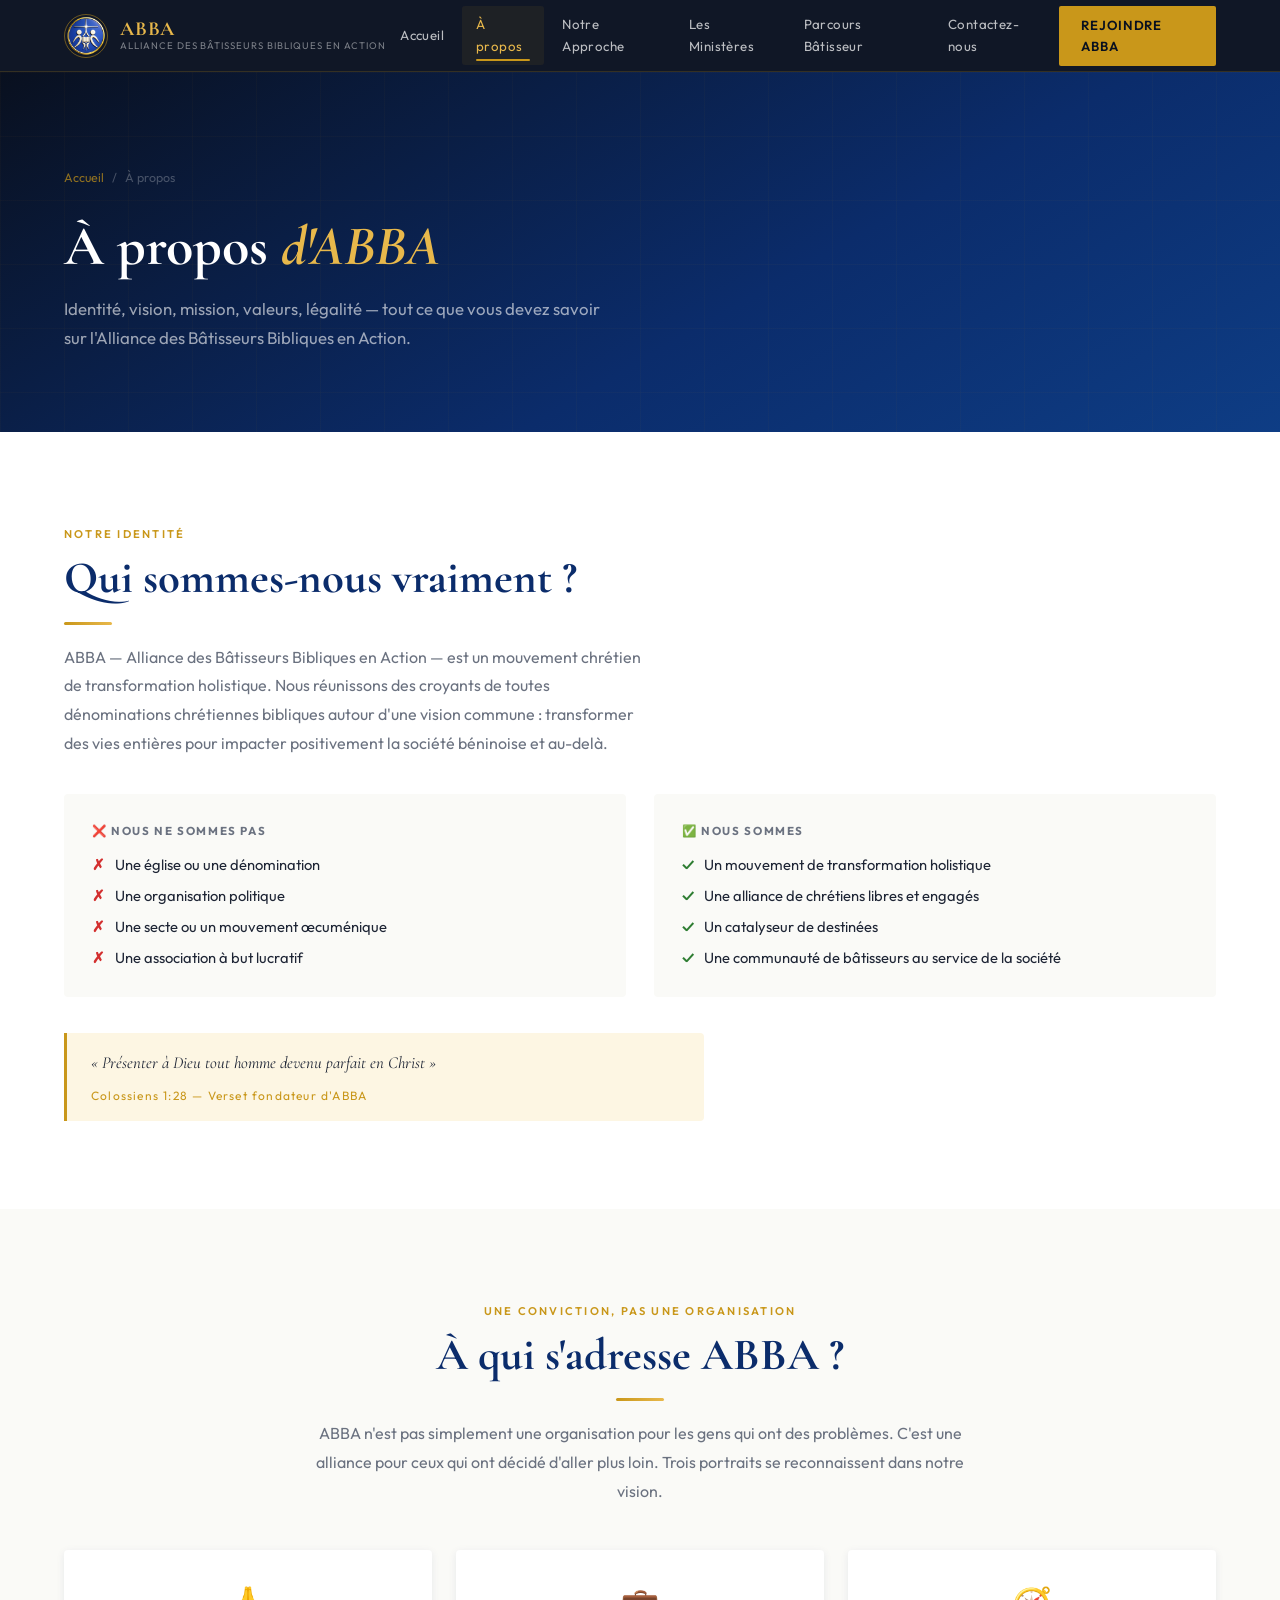
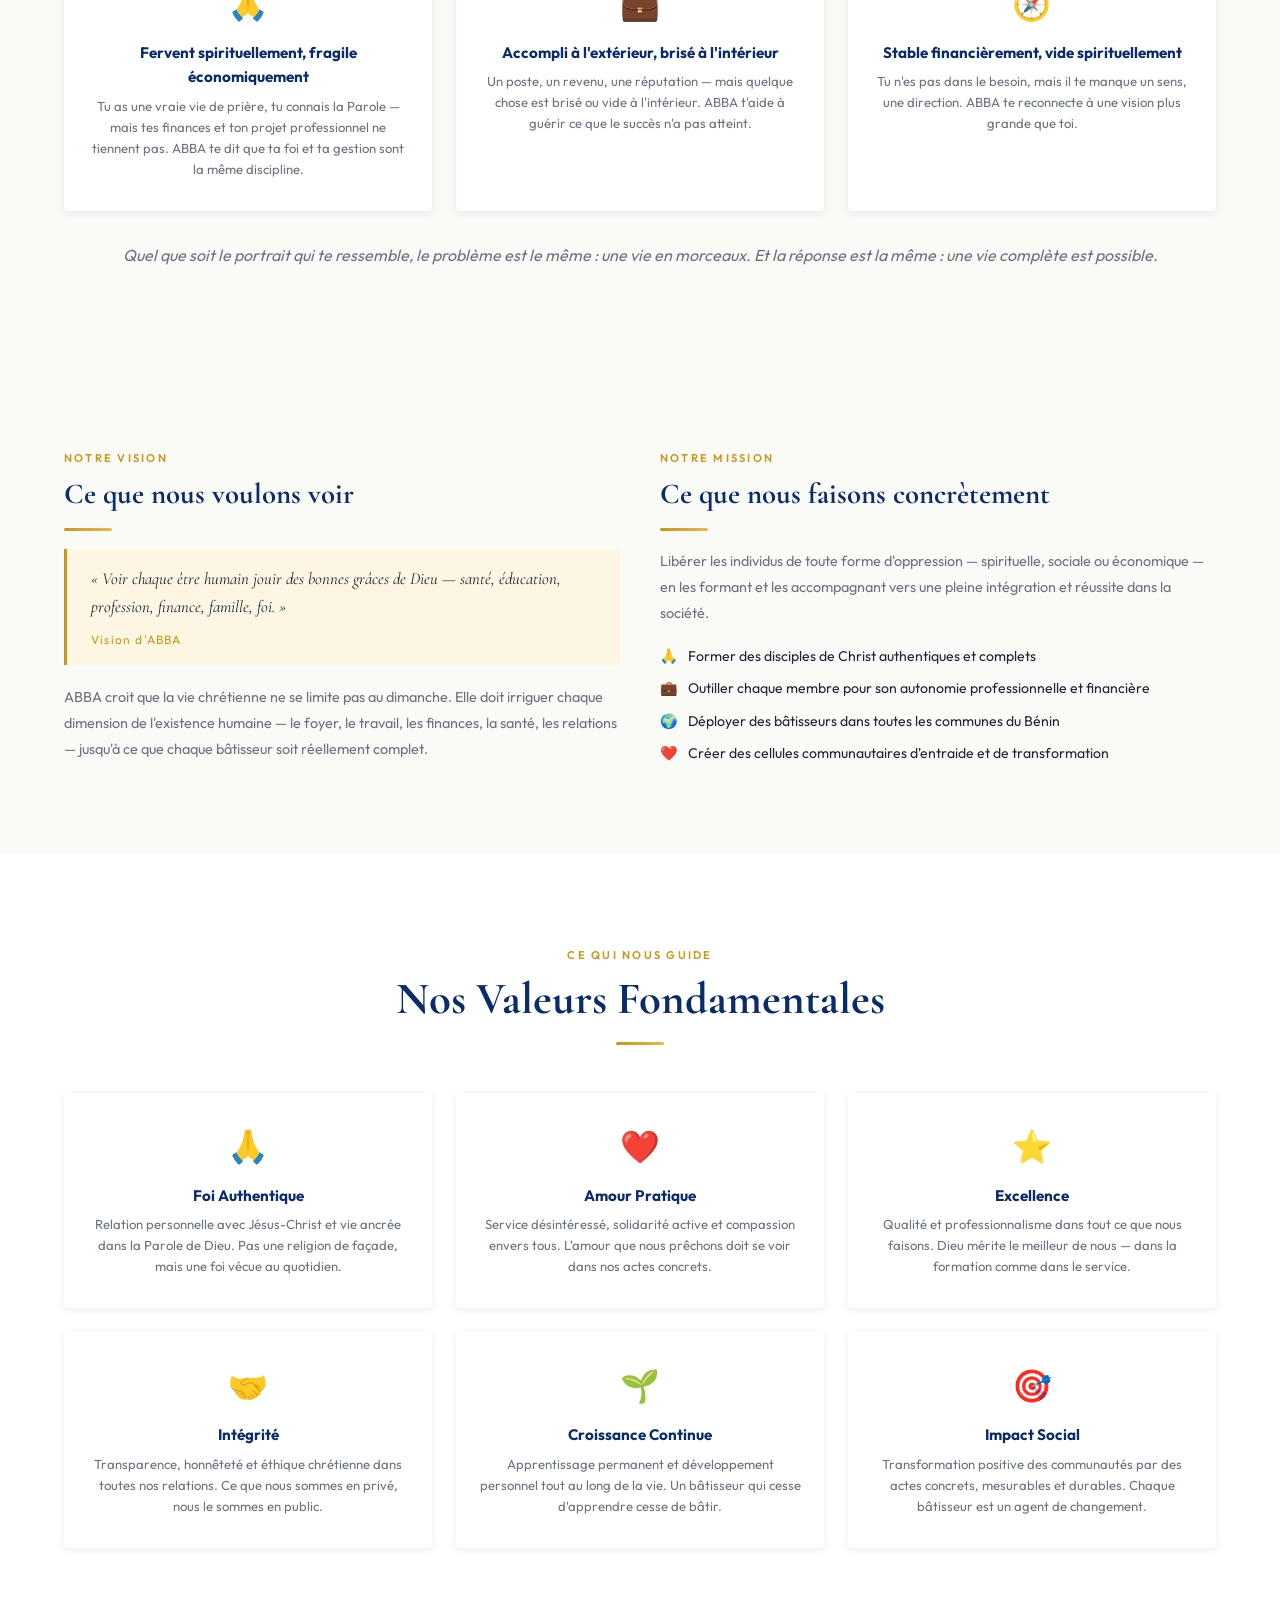
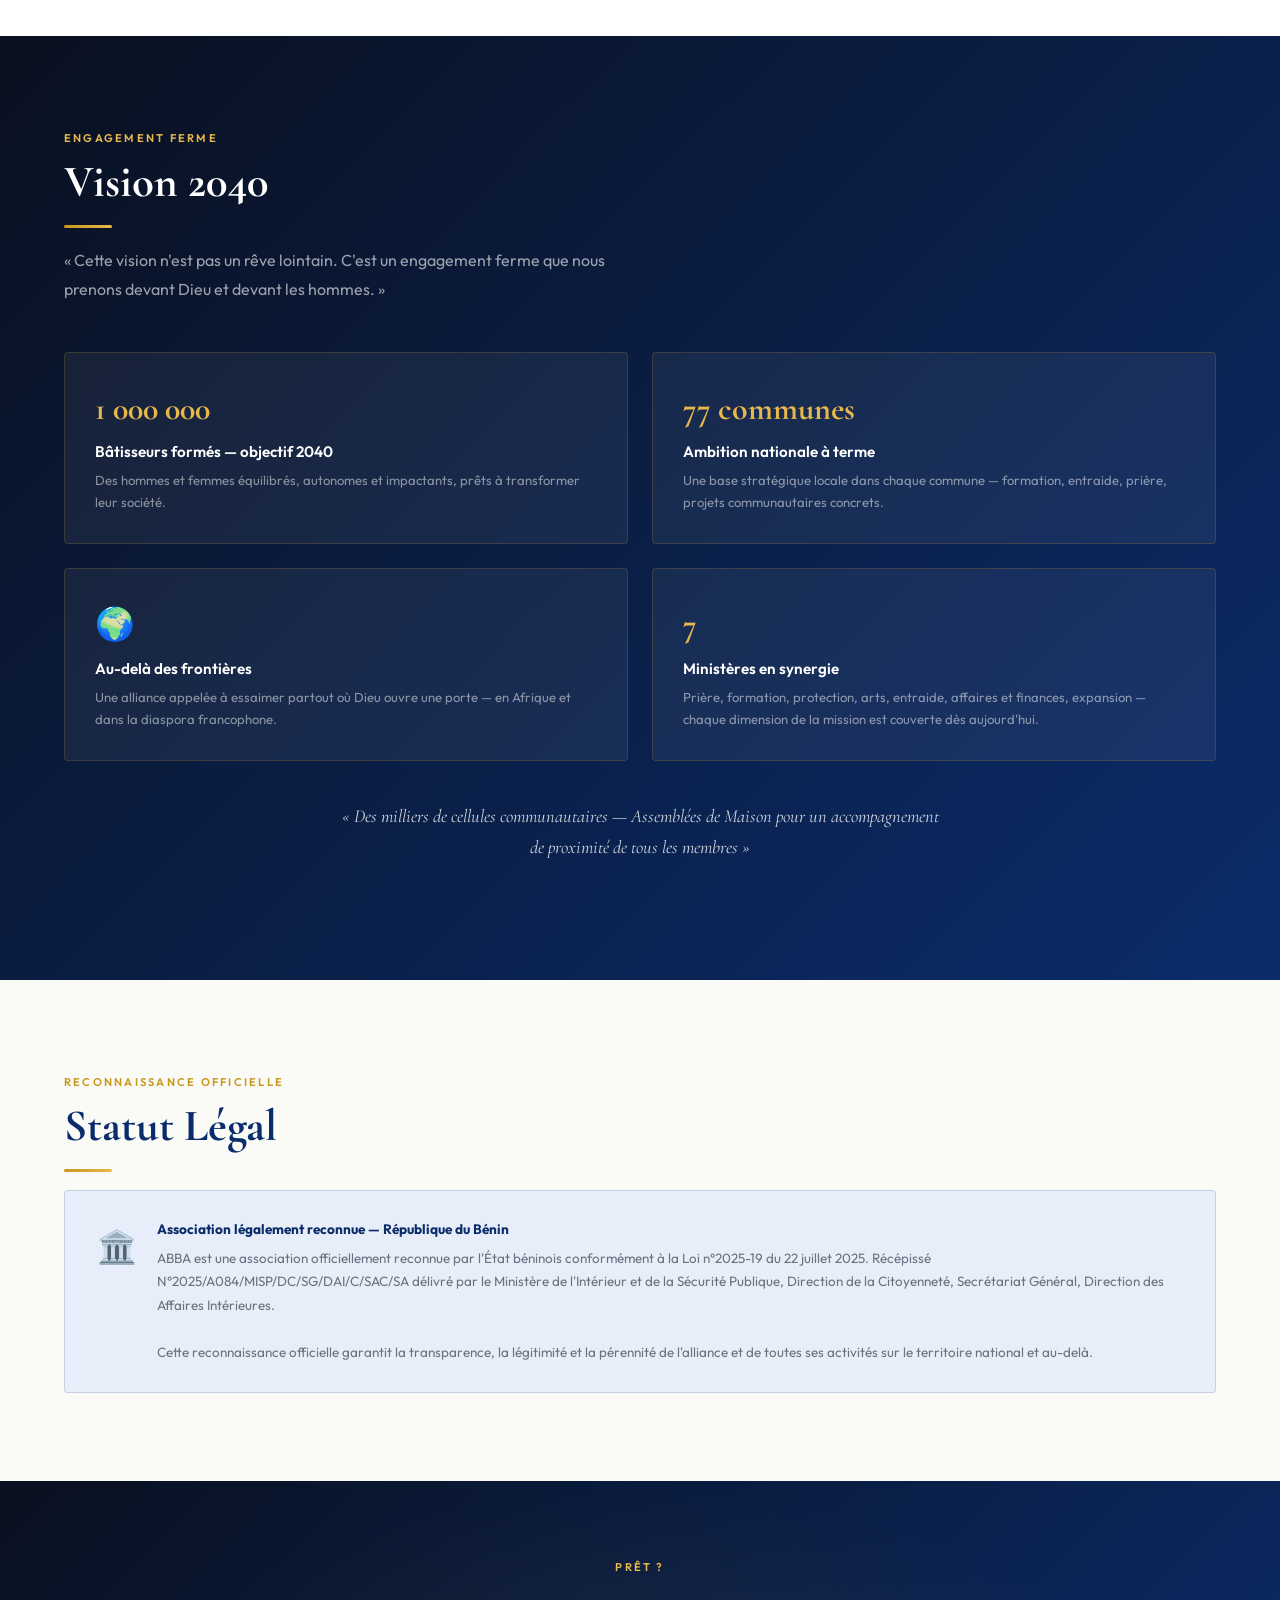
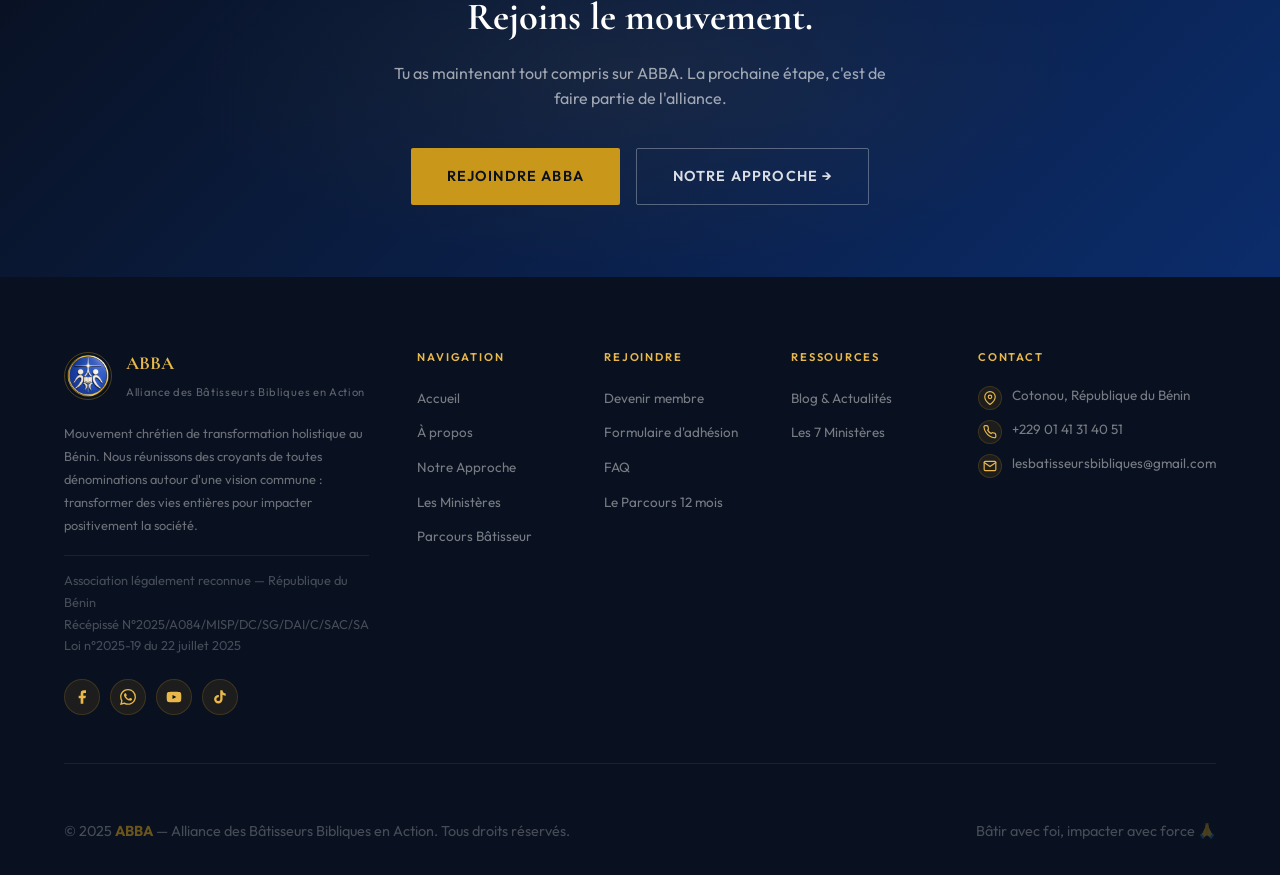
==== a-propos.html @ 8154fcf7 "Add files via upload" ====
<!DOCTYPE html>
<html lang="fr">
<head>
<meta charset="UTF-8">
<meta name="viewport" content="width=device-width, initial-scale=1.0">
<title>À propos — ABBA | Alliance des Bâtisseurs Bibliques en Action</title>
<meta name="description" content="Découvrez l'identité, la vision, la mission et les valeurs d'ABBA — mouvement chrétien de transformation holistique au Bénin, légalement reconnu.">
<link rel="stylesheet" href="style'.css">
<style>
/* Identity grid */
.identity-cols { display: grid; grid-template-columns: 1fr 1fr; gap: 28px; margin: 36px 0; }
.id-col { background: var(--ivory); padding: 28px; border-radius: 4px; }
.id-col h4 { font-size: 0.72rem; letter-spacing: 0.14em; text-transform: uppercase; color: var(--muted); margin-bottom: 14px; }
.id-list { list-style: none; display: flex; flex-direction: column; gap: 9px; }
.id-list li { display: flex; align-items: flex-start; gap: 10px; font-size: 0.92rem; line-height: 1.5; }
.id-list .no  { color: #d32f2f; font-weight: 700; flex-shrink: 0; }
.id-list .yes { color: #2e7d32; font-weight: 700; flex-shrink: 0; }

/* Values */
.values-grid { display: grid; grid-template-columns: repeat(3, 1fr); gap: 24px; }
.val-card {
  background: var(--white); border-radius: 4px;
  padding: 28px 22px; text-align: center;
  box-shadow: var(--shadow-sm);
  border-bottom: 3px solid transparent;
  transition: border-color 0.25s, transform 0.25s;
}
.val-card:hover { border-bottom-color: var(--gold); transform: translateY(-5px); }
.val-icon { font-size: 2rem; margin-bottom: 12px; }
.val-name { font-weight: 700; color: var(--royal); font-size: 0.95rem; margin-bottom: 6px; }
.val-desc { font-size: 0.82rem; color: var(--muted); line-height: 1.6; }

/* Vision */
.vision-cards { display: grid; grid-template-columns: repeat(2, 1fr); gap: 24px; }
.v-card {
  background: rgba(255,255,255,0.06); border: 1px solid rgba(201,151,26,0.2);
  padding: 30px; border-radius: 4px;
  transition: background 0.2s, border-color 0.2s;
}
.v-card:hover { background: rgba(201,151,26,0.1); border-color: rgba(201,151,26,0.4); }
.v-card-num { font-family: 'Cormorant Garamond', serif; font-size: 2rem; font-weight: 700; color: var(--gold-light); }
.v-card-title { font-weight: 600; color: var(--white); font-size: 0.95rem; margin: 6px 0; }
.v-card-desc { font-size: 0.82rem; color: rgba(255,255,255,0.5); line-height: 1.65; }

/* Légal */
.legal-box {
  background: var(--royal-soft); border: 1px solid rgba(11,44,107,0.15);
  border-radius: 4px; padding: 28px 32px;
  display: flex; align-items: flex-start; gap: 20px;
}
.legal-box .legal-icon { font-size: 2rem; flex-shrink: 0; margin-top: 2px; }
.legal-box h4 { font-size: 0.85rem; font-weight: 700; color: var(--royal); margin-bottom: 6px; }
.legal-box p  { font-size: 0.84rem; color: var(--muted); line-height: 1.75; }

@media (max-width: 768px) {
  .identity-cols, .values-grid, .vision-cards { grid-template-columns: 1fr; }
}
</style>
</head>
<body>

<nav id="abba-nav"></nav>

<main class="page-content">

  <!-- PAGE HERO -->
  <div class="page-hero">
    <div class="container">
      <div class="breadcrumb"><a href="index.html">Accueil</a><span>/</span><span>À propos</span></div>
      <h1>À propos <span>d'ABBA</span></h1>
      <p>Identité, vision, mission, valeurs, légalité — tout ce que vous devez savoir sur l'Alliance des Bâtisseurs Bibliques en Action.</p>
    </div>
  </div>

  <!-- IDENTITE -->
  <section style="background:var(--white);">
    <div class="container">
      <span class="section-eyebrow">Notre Identité</span>
      <h2 class="section-title">Qui sommes-nous vraiment ?</h2>
      <div class="divider"></div>
      <p class="section-lead" style="margin-bottom:0;">
        ABBA — Alliance des Bâtisseurs Bibliques en Action — est un mouvement chrétien de transformation holistique. Nous réunissons des croyants de toutes dénominations chrétiennes bibliques autour d'une vision commune : transformer des vies entières pour impacter positivement la société béninoise et au-delà.
      </p>

      <div class="identity-cols animate-up">
        <div class="id-col">
          <h4>❌ Nous ne sommes pas</h4>
          <ul class="id-list">
            <li><span class="no">✗</span> Une église ou une dénomination</li>
            <li><span class="no">✗</span> Une organisation politique</li>
            <li><span class="no">✗</span> Une secte ou un mouvement œcuménique</li>
            <li><span class="no">✗</span> Une association à but lucratif</li>
          </ul>
        </div>
        <div class="id-col">
          <h4>✅ Nous sommes</h4>
          <ul class="id-list">
            <li><span class="yes">✓</span> Un mouvement de transformation holistique</li>
            <li><span class="yes">✓</span> Une alliance de chrétiens libres et engagés</li>
            <li><span class="yes">✓</span> Un catalyseur de destinées</li>
            <li><span class="yes">✓</span> Une communauté de bâtisseurs au service de la société</li>
          </ul>
        </div>
      </div>

      <div class="verse-block animate-up" style="max-width:640px;">
        <p>« Présenter à Dieu tout homme devenu parfait en Christ »</p>
        <cite>Colossiens 1:28 — Verset fondateur d'ABBA</cite>
      </div>
    </div>
  </section>

  <!-- À QUI S'ADRESSE ABBA — 3 PORTRAITS -->
  <section id="portraits" style="background:var(--ivory);">
    <div class="container">
      <div style="text-align:center; margin-bottom:44px;" class="animate-up">
        <span class="section-eyebrow">Une conviction, pas une organisation</span>
        <h2 class="section-title">À qui s'adresse ABBA ?</h2>
        <div class="divider center"></div>
        <p class="section-lead" style="max-width:680px; margin:16px auto 0;">
          ABBA n'est pas simplement une organisation pour les gens qui ont des problèmes. C'est une alliance pour ceux qui ont décidé d'aller plus loin. Trois portraits se reconnaissent dans notre vision.
        </p>
      </div>
      <div class="values-grid">
        <div class="val-card animate-up">
          <div class="val-icon">🙏</div>
          <div class="val-name">Fervent spirituellement, fragile économiquement</div>
          <div class="val-desc">Tu as une vraie vie de prière, tu connais la Parole — mais tes finances et ton projet professionnel ne tiennent pas. ABBA te dit que ta foi et ta gestion sont la même discipline.</div>
        </div>
        <div class="val-card animate-up">
          <div class="val-icon">💼</div>
          <div class="val-name">Accompli à l'extérieur, brisé à l'intérieur</div>
          <div class="val-desc">Un poste, un revenu, une réputation — mais quelque chose est brisé ou vide à l'intérieur. ABBA t'aide à guérir ce que le succès n'a pas atteint.</div>
        </div>
        <div class="val-card animate-up">
          <div class="val-icon">🧭</div>
          <div class="val-name">Stable financièrement, vide spirituellement</div>
          <div class="val-desc">Tu n'es pas dans le besoin, mais il te manque un sens, une direction. ABBA te reconnecte à une vision plus grande que toi.</div>
        </div>
      </div>
      <p style="text-align:center; margin-top:32px; color:var(--muted); font-style:italic;">
        Quel que soit le portrait qui te ressemble, le problème est le même : une vie en morceaux. Et la réponse est la même : une vie complète est possible.
      </p>
    </div>
  </section>

  <!-- VISION & MISSION -->
  <section style="background:var(--ivory);">
    <div class="container">
      <div style="display:grid; grid-template-columns:1fr 1fr; gap:40px; align-items:start;" class="animate-up">
        <div>
          <span class="section-eyebrow">Notre Vision</span>
          <h2 class="section-title" style="font-size:1.8rem;">Ce que nous voulons voir</h2>
          <div class="divider"></div>
          <div class="verse-block">
            <p>« Voir chaque être humain jouir des bonnes grâces de Dieu — santé, éducation, profession, finance, famille, foi. »</p>
            <cite>Vision d'ABBA</cite>
          </div>
          <p style="margin-top:20px; color:var(--muted); font-size:0.9rem; line-height:1.8;">
            ABBA croit que la vie chrétienne ne se limite pas au dimanche. Elle doit irriguer chaque dimension de l'existence humaine — le foyer, le travail, les finances, la santé, les relations — jusqu'à ce que chaque bâtisseur soit réellement complet.
          </p>
        </div>
        <div>
          <span class="section-eyebrow">Notre Mission</span>
          <h2 class="section-title" style="font-size:1.8rem;">Ce que nous faisons concrètement</h2>
          <div class="divider"></div>
          <p style="color:var(--muted); font-size:0.9rem; line-height:1.8; margin-bottom:18px;">
            Libérer les individus de toute forme d'oppression — spirituelle, sociale ou économique — en les formant et les accompagnant vers une pleine intégration et réussite dans la société.
          </p>
          <ul style="list-style:none; display:flex; flex-direction:column; gap:10px;">
            <li style="display:flex; gap:10px; font-size:0.88rem; color:var(--text);">🙏 <span>Former des disciples de Christ authentiques et complets</span></li>
            <li style="display:flex; gap:10px; font-size:0.88rem; color:var(--text);">💼 <span>Outiller chaque membre pour son autonomie professionnelle et financière</span></li>
            <li style="display:flex; gap:10px; font-size:0.88rem; color:var(--text);">🌍 <span>Déployer des bâtisseurs dans toutes les communes du Bénin</span></li>
            <li style="display:flex; gap:10px; font-size:0.88rem; color:var(--text);">❤️ <span>Créer des cellules communautaires d'entraide et de transformation</span></li>
          </ul>
        </div>
      </div>
    </div>
  </section>

  <!-- VALEURS -->
  <section style="background:var(--white);">
    <div class="container">
      <div style="text-align:center; margin-bottom:48px;" class="animate-up">
        <span class="section-eyebrow">Ce qui nous guide</span>
        <h2 class="section-title">Nos Valeurs Fondamentales</h2>
        <div class="divider center"></div>
      </div>
      <div class="values-grid">
        <div class="val-card animate-up">
          <div class="val-icon">🙏</div>
          <div class="val-name">Foi Authentique</div>
          <div class="val-desc">Relation personnelle avec Jésus-Christ et vie ancrée dans la Parole de Dieu. Pas une religion de façade, mais une foi vécue au quotidien.</div>
        </div>
        <div class="val-card animate-up">
          <div class="val-icon">❤️</div>
          <div class="val-name">Amour Pratique</div>
          <div class="val-desc">Service désintéressé, solidarité active et compassion envers tous. L'amour que nous prêchons doit se voir dans nos actes concrets.</div>
        </div>
        <div class="val-card animate-up">
          <div class="val-icon">⭐</div>
          <div class="val-name">Excellence</div>
          <div class="val-desc">Qualité et professionnalisme dans tout ce que nous faisons. Dieu mérite le meilleur de nous — dans la formation comme dans le service.</div>
        </div>
        <div class="val-card animate-up">
          <div class="val-icon">🤝</div>
          <div class="val-name">Intégrité</div>
          <div class="val-desc">Transparence, honnêteté et éthique chrétienne dans toutes nos relations. Ce que nous sommes en privé, nous le sommes en public.</div>
        </div>
        <div class="val-card animate-up">
          <div class="val-icon">🌱</div>
          <div class="val-name">Croissance Continue</div>
          <div class="val-desc">Apprentissage permanent et développement personnel tout au long de la vie. Un bâtisseur qui cesse d'apprendre cesse de bâtir.</div>
        </div>
        <div class="val-card animate-up">
          <div class="val-icon">🎯</div>
          <div class="val-name">Impact Social</div>
          <div class="val-desc">Transformation positive des communautés par des actes concrets, mesurables et durables. Chaque bâtisseur est un agent de changement.</div>
        </div>
      </div>
    </div>
  </section>

  <!-- VISION 2040 -->
  <section id="vision" style="background:linear-gradient(135deg, var(--dark), var(--royal)); position:relative; overflow:hidden;">
    <div class="container" style="position:relative; z-index:1;">
      <span class="section-eyebrow light">Engagement ferme</span>
      <h2 class="section-title light">Vision 2040</h2>
      <div class="divider"></div>
      <p class="section-lead light" style="margin-bottom:48px;">
        « Cette vision n'est pas un rêve lointain. C'est un engagement ferme que nous prenons devant Dieu et devant les hommes. »
      </p>
      <div class="vision-cards">
        <div class="v-card animate-up">
          <div class="v-card-num">1 000 000</div>
          <div class="v-card-title">Bâtisseurs formés — objectif 2040</div>
          <div class="v-card-desc">Des hommes et femmes équilibrés, autonomes et impactants, prêts à transformer leur société.</div>
        </div>
        <div class="v-card animate-up">
          <div class="v-card-num">77 communes</div>
          <div class="v-card-title">Ambition nationale à terme</div>
          <div class="v-card-desc">Une base stratégique locale dans chaque commune — formation, entraide, prière, projets communautaires concrets.</div>
        </div>
        <div class="v-card animate-up">
          <div class="v-card-num">🌍</div>
          <div class="v-card-title">Au-delà des frontières</div>
          <div class="v-card-desc">Une alliance appelée à essaimer partout où Dieu ouvre une porte — en Afrique et dans la diaspora francophone.</div>
        </div>
        <div class="v-card animate-up">
          <div class="v-card-num">7</div>
          <div class="v-card-title">Ministères en synergie</div>
          <div class="v-card-desc">Prière, formation, protection, arts, entraide, affaires et finances, expansion — chaque dimension de la mission est couverte dès aujourd'hui.</div>
        </div>
      </div>
      <div style="margin-top:40px; text-align:center;">
        <p style="font-family:'Cormorant Garamond',serif; font-style:italic; font-size:1.15rem; color:rgba(255,255,255,0.8); max-width:600px; margin:0 auto 28px; line-height:1.7;">
          « Des milliers de cellules communautaires — Assemblées de Maison pour un accompagnement de proximité de tous les membres »
        </p>
      </div>
    </div>
  </section>

  <!-- LÉGAL -->
  <section style="background:var(--ivory);">
    <div class="container">
      <span class="section-eyebrow">Reconnaissance Officielle</span>
      <h2 class="section-title">Statut Légal</h2>
      <div class="divider"></div>
      <div class="legal-box animate-up">
        <div class="legal-icon">🏛️</div>
        <div>
          <h4>Association légalement reconnue — République du Bénin</h4>
          <p>
            ABBA est une association officiellement reconnue par l'État béninois conformément à la Loi n°2025-19 du 22 juillet 2025.
            Récépissé N°2025/A084/MISP/DC/SG/DAI/C/SAC/SA délivré par le Ministère de l'Intérieur et de la Sécurité Publique, Direction de la Citoyenneté, Secrétariat Général, Direction des Affaires Intérieures.<br><br>
            Cette reconnaissance officielle garantit la transparence, la légitimité et la pérennité de l'alliance et de toutes ses activités sur le territoire national et au-delà.
          </p>
        </div>
      </div>
    </div>
  </section>

  <!-- CTA -->
  <div class="cta-band">
    <div class="container">
      <span class="section-eyebrow light">Prêt ?</span>
      <h2>Rejoins le mouvement.</h2>
      <p>Tu as maintenant tout compris sur ABBA. La prochaine étape, c'est de faire partie de l'alliance.</p>
      <div class="btn-group">
        <a class="btn btn-primary btn-lg" href="rejoindre.html">Rejoindre ABBA</a>
        <a class="btn btn-outline-light btn-lg" href="approche.html">Notre Approche →</a>
      </div>
    </div>
  </div>

</main>

<footer id="abba-footer"></footer>

<script src="images.js"></script>
<script src="nav.js"></script>
<script>
document.addEventListener('DOMContentLoaded', () => {
  if (typeof ABBA_IMAGES !== 'undefined') {
    document.getElementById('footer-logo').src = ABBA_IMAGES.logo;
  }
});
</script>
</body>
</html>
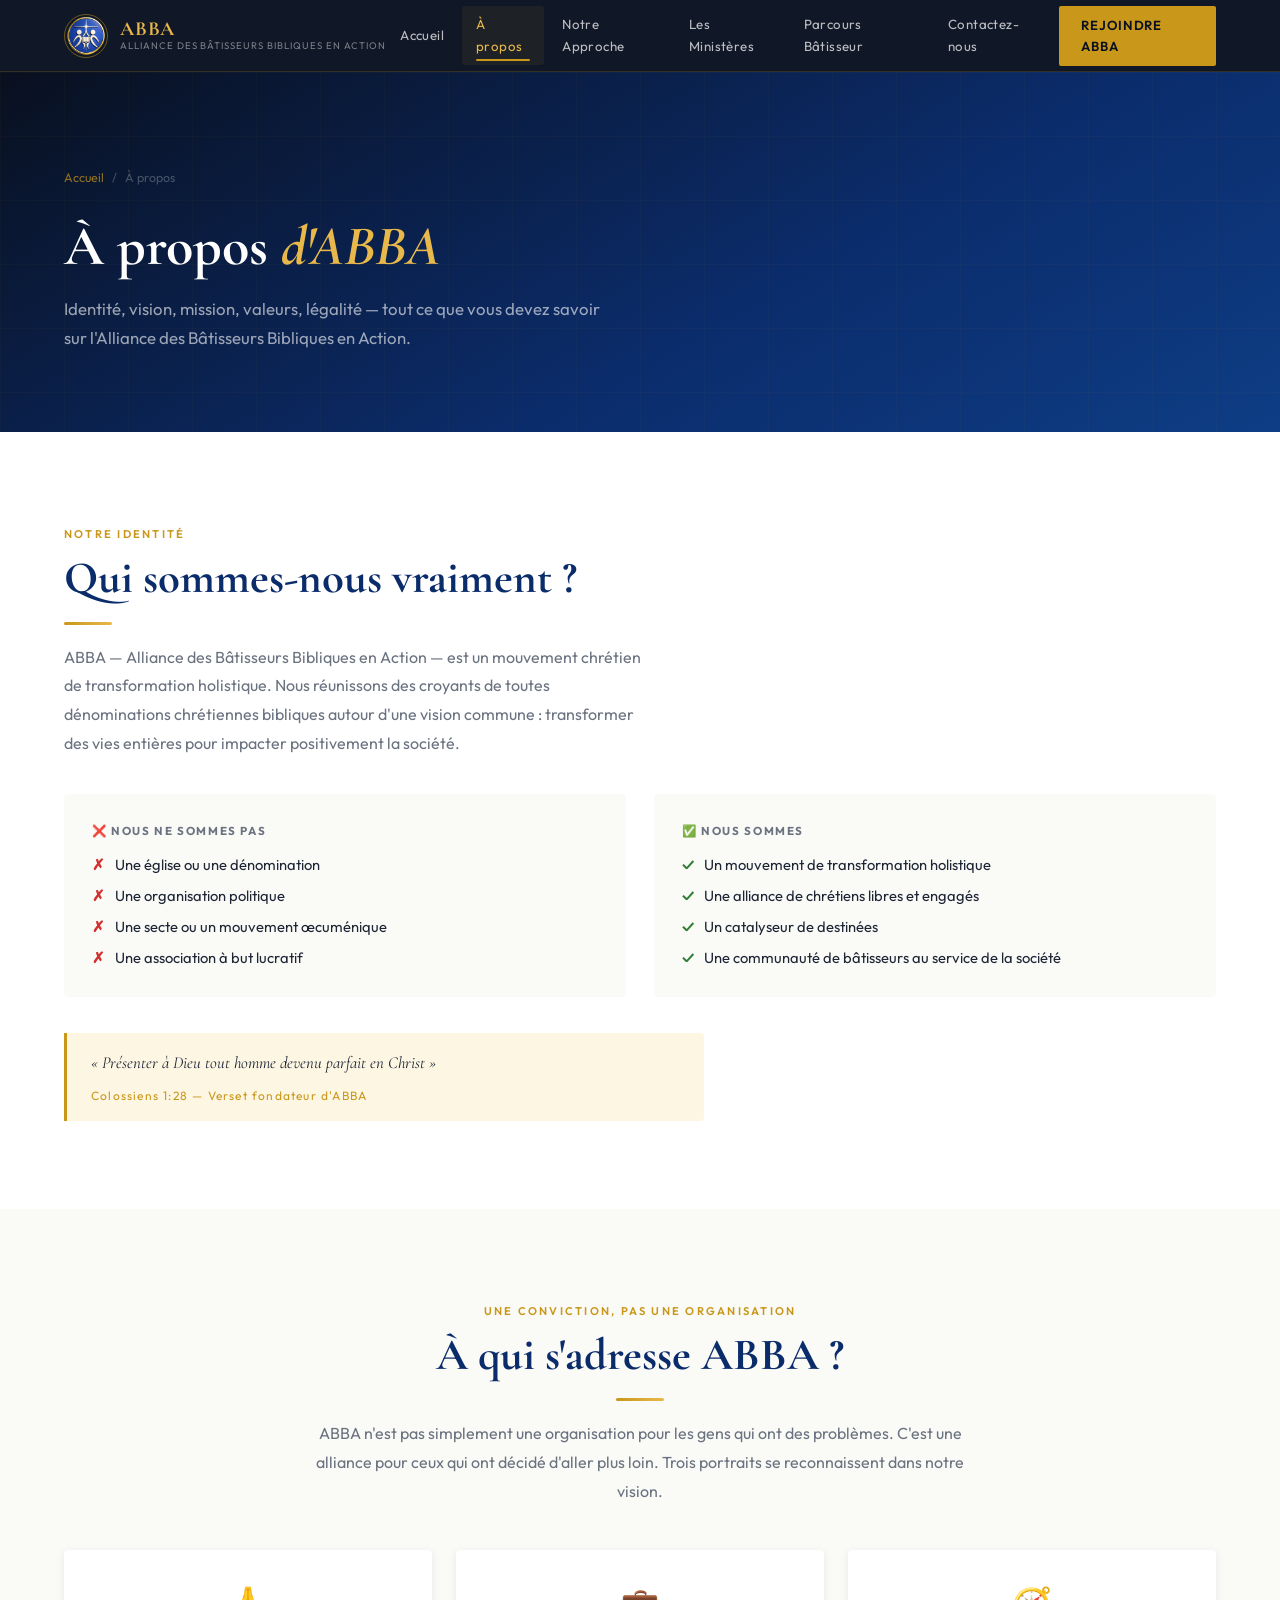
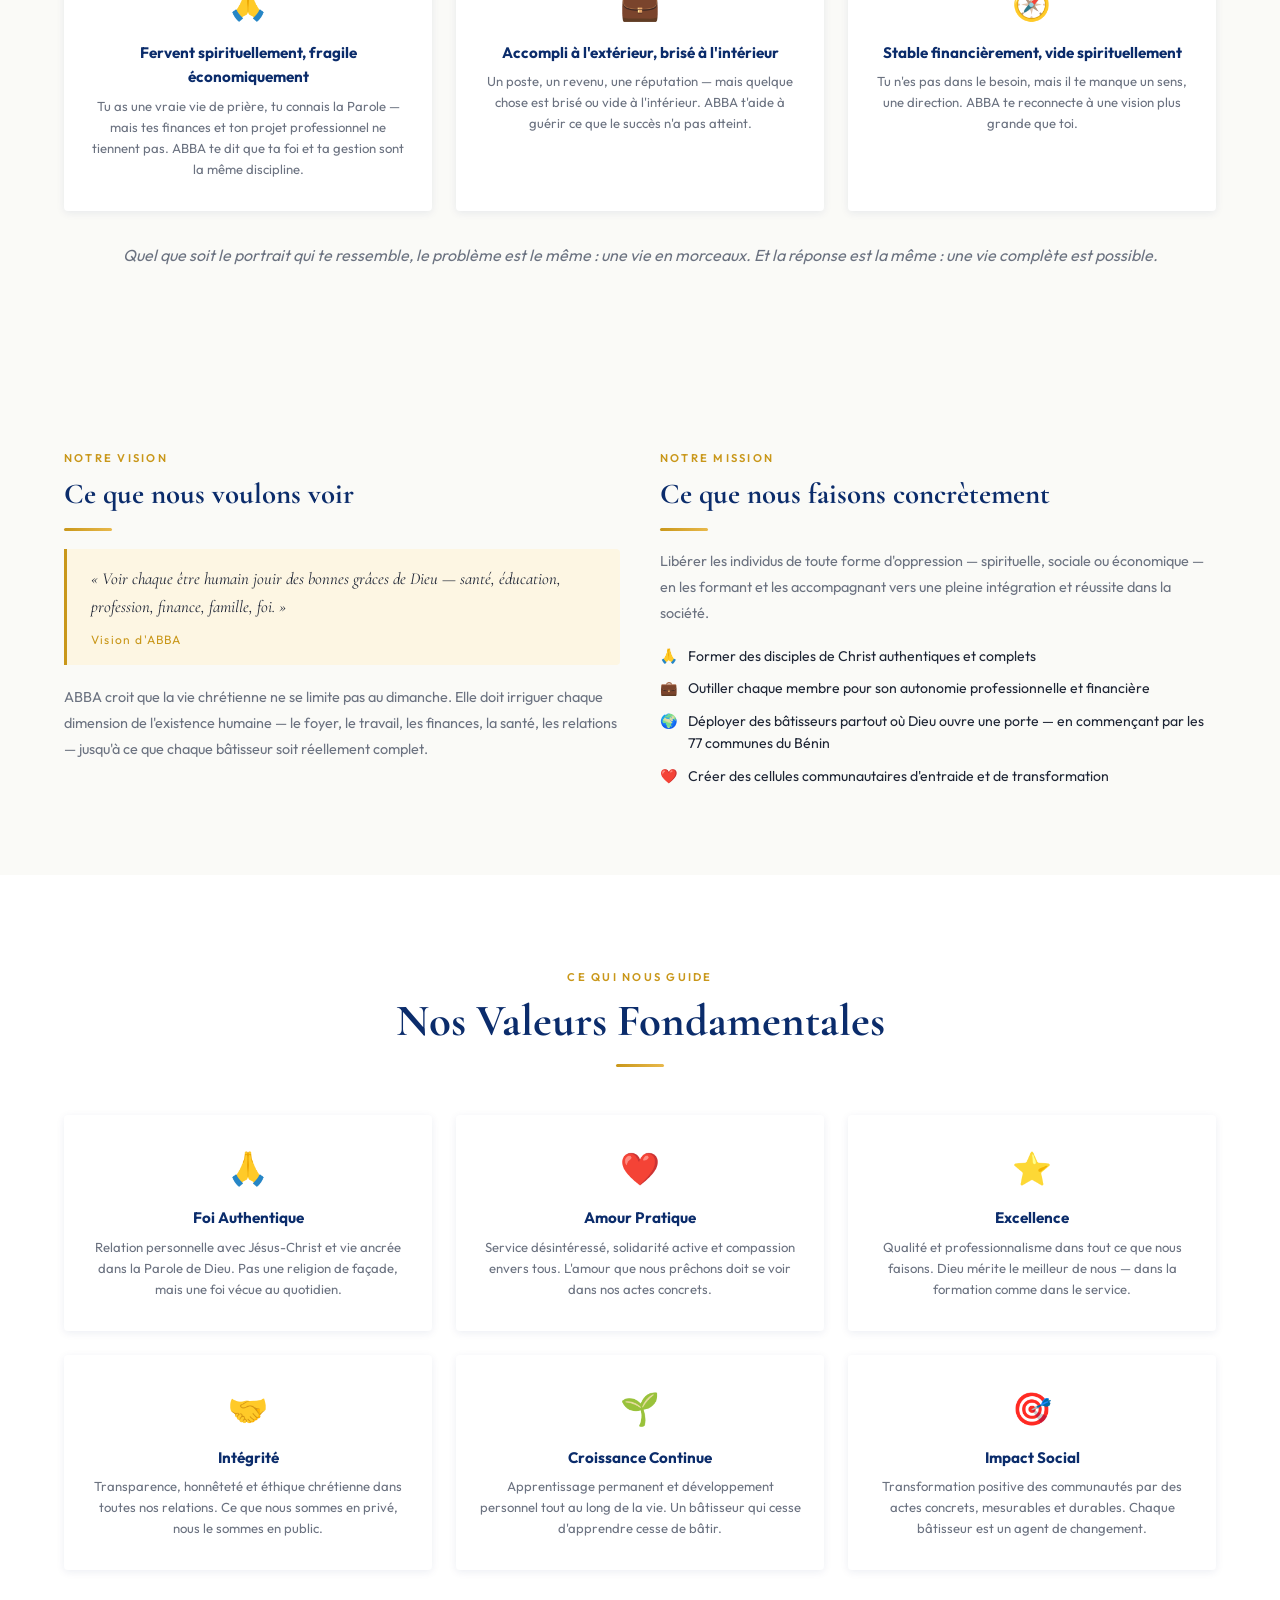
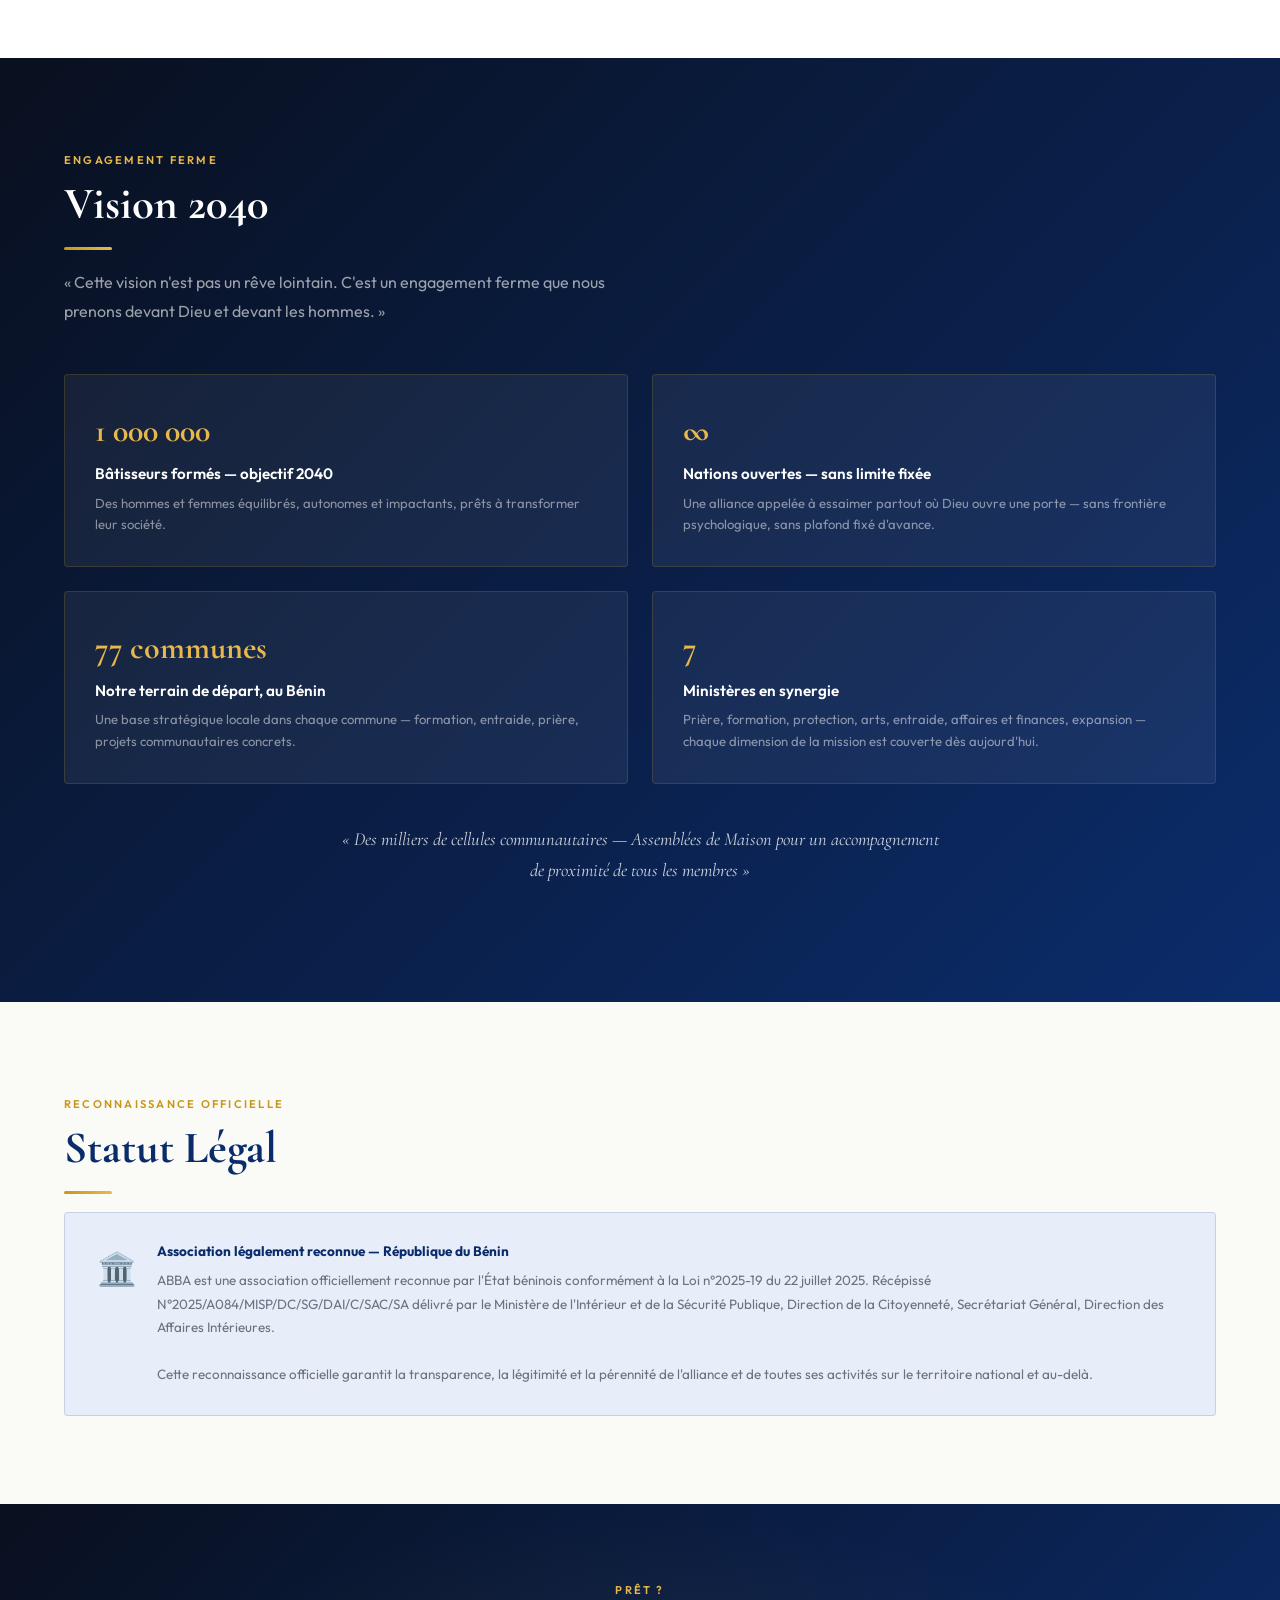
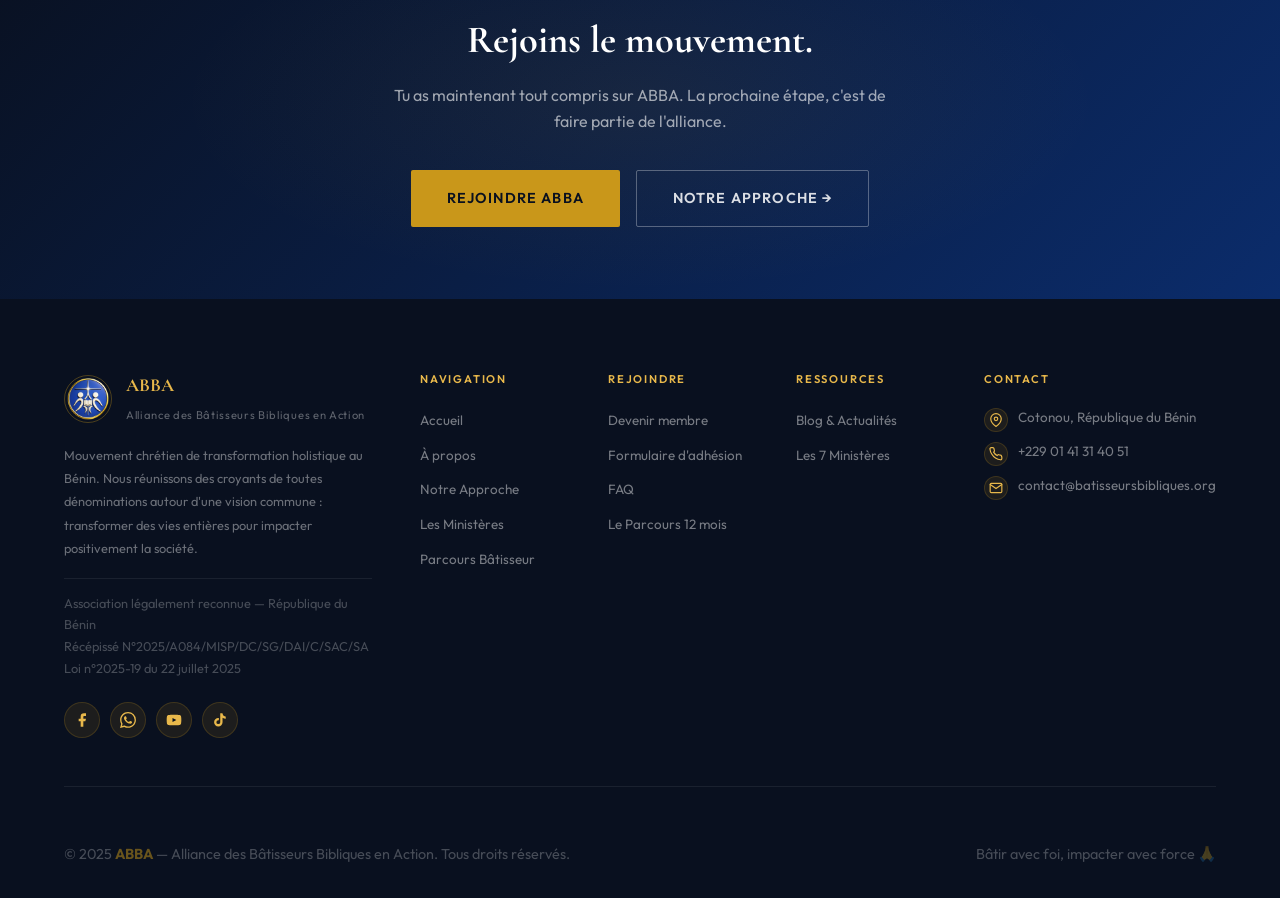
==== commit 0c5e6787: "Add files via upload" ====
--- a/a-propos.html
+++ b/a-propos.html
@@ -4,7 +4,7 @@
 <meta charset="UTF-8">
 <meta name="viewport" content="width=device-width, initial-scale=1.0">
 <title>À propos — ABBA | Alliance des Bâtisseurs Bibliques en Action</title>
-<meta name="description" content="Découvrez l'identité, la vision, la mission et les valeurs d'ABBA — mouvement chrétien de transformation holistique au Bénin, légalement reconnu.">
+<meta name="description" content="Découvrez l'identité, la vision, la mission et les valeurs d'ABBA — mouvement chrétien de transformation holistique, légalement reconnu au Bénin et ouvert à toute nation.">
 <link rel="stylesheet" href="style'.css">
 <style>
 /* Identity grid */
@@ -79,7 +79,7 @@
       <h2 class="section-title">Qui sommes-nous vraiment ?</h2>
       <div class="divider"></div>
       <p class="section-lead" style="margin-bottom:0;">
-        ABBA — Alliance des Bâtisseurs Bibliques en Action — est un mouvement chrétien de transformation holistique. Nous réunissons des croyants de toutes dénominations chrétiennes bibliques autour d'une vision commune : transformer des vies entières pour impacter positivement la société béninoise et au-delà.
+        ABBA — Alliance des Bâtisseurs Bibliques en Action — est un mouvement chrétien de transformation holistique. Nous réunissons des croyants de toutes dénominations chrétiennes bibliques autour d'une vision commune : transformer des vies entières pour impacter positivement la société.
       </p>
 
       <div class="identity-cols animate-up">
@@ -170,7 +170,7 @@
           <ul style="list-style:none; display:flex; flex-direction:column; gap:10px;">
             <li style="display:flex; gap:10px; font-size:0.88rem; color:var(--text);">🙏 <span>Former des disciples de Christ authentiques et complets</span></li>
             <li style="display:flex; gap:10px; font-size:0.88rem; color:var(--text);">💼 <span>Outiller chaque membre pour son autonomie professionnelle et financière</span></li>
-            <li style="display:flex; gap:10px; font-size:0.88rem; color:var(--text);">🌍 <span>Déployer des bâtisseurs dans toutes les communes du Bénin</span></li>
+            <li style="display:flex; gap:10px; font-size:0.88rem; color:var(--text);">🌍 <span>Déployer des bâtisseurs partout où Dieu ouvre une porte — en commençant par les 77 communes du Bénin</span></li>
             <li style="display:flex; gap:10px; font-size:0.88rem; color:var(--text);">❤️ <span>Créer des cellules communautaires d'entraide et de transformation</span></li>
           </ul>
         </div>
@@ -237,14 +237,14 @@
           <div class="v-card-desc">Des hommes et femmes équilibrés, autonomes et impactants, prêts à transformer leur société.</div>
         </div>
         <div class="v-card animate-up">
+          <div class="v-card-num">∞</div>
+          <div class="v-card-title">Nations ouvertes — sans limite fixée</div>
+          <div class="v-card-desc">Une alliance appelée à essaimer partout où Dieu ouvre une porte — sans frontière psychologique, sans plafond fixé d'avance.</div>
+        </div>
+        <div class="v-card animate-up">
           <div class="v-card-num">77 communes</div>
-          <div class="v-card-title">Ambition nationale à terme</div>
+          <div class="v-card-title">Notre terrain de départ, au Bénin</div>
           <div class="v-card-desc">Une base stratégique locale dans chaque commune — formation, entraide, prière, projets communautaires concrets.</div>
-        </div>
-        <div class="v-card animate-up">
-          <div class="v-card-num">🌍</div>
-          <div class="v-card-title">Au-delà des frontières</div>
-          <div class="v-card-desc">Une alliance appelée à essaimer partout où Dieu ouvre une porte — en Afrique et dans la diaspora francophone.</div>
         </div>
         <div class="v-card animate-up">
           <div class="v-card-num">7</div>
